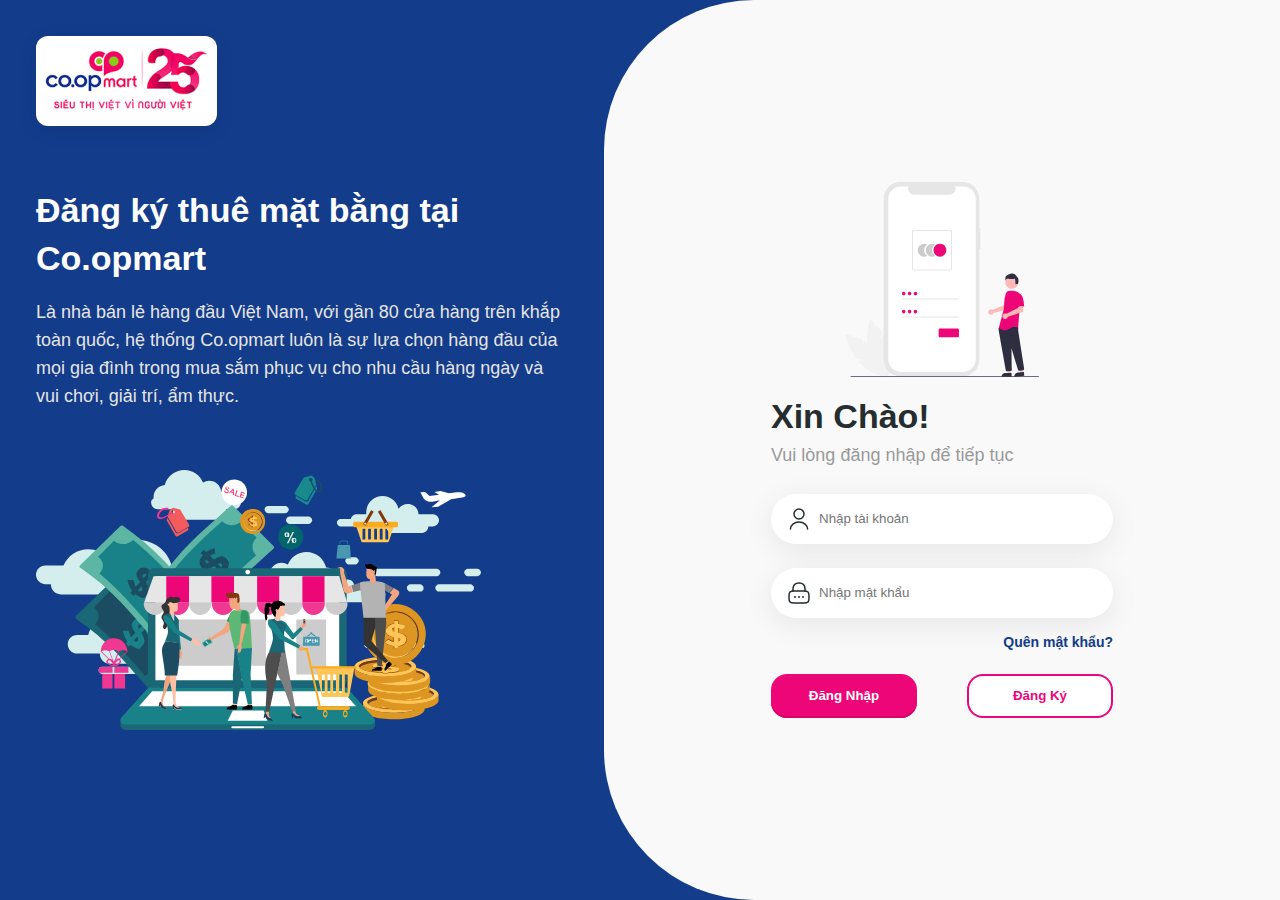
==== index.html @ 9deac810 "Create index.html" ====
<!DOCTYPE html>
<html lang="en">
<head>
    <meta charset="UTF-8">
    <meta http-equiv="X-UA-Compatible" content="IE=edge">
    <meta name="viewport" content="width=device-width, initial-scale=1.0">
    <title>Co.opmart - Đăng Ký Gian Hàng</title>
    <link rel="stylesheet" href="./assets/fonts/fontawesome-free-5.15.3-web/css/all.min.css">
    <link rel="stylesheet" href="./assets/css/base.css">
    <link rel="stylesheet" href="./assets/css/login.css">
</head>
<body>
    <div id="main">
        <!-- CONTAINER SECTION -->
        <div class="container__login-wrap">
            <div class="container__login-background">
                <div class="container__login-logo">
                    <img src="./assets/image/logo-coop.png" alt="" class="container__login-img">
                </div>
                <div class="container__login-introduce-wrap">
                    <h1 class="container__login-introduce-heading">Đăng ký thuê mặt bằng tại Co.opmart</h1>
                    <p class="container__login-introduce-content">
                        Là nhà bán lẻ hàng đầu Việt Nam, với gần 80 cửa hàng trên khắp toàn quốc, hệ thống Co.opmart luôn là sự lựa chọn hàng đầu của mọi gia đình trong mua sắm phục vụ cho nhu cầu hàng ngày và vui chơi, giải trí, ẩm thực.
                    </p>
                </div>
                <img src="./assets/image/banner-login.svg" alt="" class="container__banner-login">
            </div>

            <!-- Login Form Section -->
            <div class="container__login-form">
                <div class="container__login-form-wrap" id="login-form">
                    <div id="toast"></div>
                    <img src="./assets/image/image-form-login.svg" alt="" class="container__login-form-img">
                    <div class="container__login-form-body">
                        <h1 class="container__login-form-heading">
                            Xin Chào!
                        </h1>
                        <p class="container__login-form-desc">
                            Vui lòng đăng nhập để tiếp tục
                        </p>
                        <div class="container__login-input-wrap">
                            <div class="container__login-input-item">
                                <img src="./assets/image/user-icon.svg" alt="" class="container__login-input-icon">
                                <input type="text" placeholder="Nhập tài khoản" name="input" class="container__login-input">
                            </div>
                            <div class="container__login-input-item">
                                
                                <img src="./assets/image/lock-icon.svg" alt="" class="container__login-input-icon">
                                <input type="password" placeholder="Nhập mật khẩu" name="input" class="container__login-input">
                            </div>
                        </div>
                        
                        <a href="#"class="container__login-text">Quên mật khẩu?</a>
                        <div class="container__login-btn-wrap">
                            <button class="btn container__login-btn">Đăng Nhập</button>
                            <button class="btn btn-secondary container__login-btn" id="login-btn" >Đăng Ký</button>
                        </div>
                    </div>
                </div>
                <!--Reg Form Section-->
                <div class="container__login-form-wrap hidden" id="reg-form">
                    <img src="./assets/image/image-form-login.svg" alt="" class="container__login-form-img">
                    <form action="" method="post" id="form-1" class="container__login-form-body"  >
                        <p class="container__login-form-desc text-center">
                            Vui lòng nhập thông tin đăng ký
                        </p>
                        <div class="container__login-input-wrap">
                            <div class="container__login-input-item">
                                <input type="text" placeholder="Nhập họ và tên" name="fullname" id="fullname" class="container__login-input form-control">
                                <span class="form-message"></span>
                            </div>
                            <div class="container__login-input-item">
                                <input type="text" placeholder="Nhập tài khoản" name="user"  id="user" class="container__login-input form-control">
                                <span class="form-message"></span>
                            </div>
                            <div class="container__login-input-item">
                                <input type="email" placeholder="Nhập email" name="email" id="email" class="container__login-input form-control form-control">
                                <span class="form-message"></span>
                            </div>
                            <div class="container__login-input-item">
                                <input type="password" placeholder="Nhập mật khẩu" name="password" id="password" class="container__login-input form-control">
                                <span class="form-message"></span>
                            </div>
                            <div class="container__login-input-item">
                                <input type="password" placeholder="Nhập lại mật khẩu" id="password_confirmation"  name="password_confirmation" class="container__login-input form-control">
                                <span class="form-message"></span>
                            </div>
                        </div>
                        <a href="#"class="container__login-text">Đã có tài khoản</a>
                        <div class="container__reg-btn-wrap">
                            <button onclick="showSuccessToast()" class="btn btn--success container__reg-btn" id="reg-btn">Đăng Ký</button>
                        </div>
                    </form>
                </div>
   
            </div>
        </div>
    </div>


<script src="./assets/js/validation.js"></script>
<script src="./assets/js/app.js"></script>
  <!-- Validator  -->
<script>
    Validator({
        form: '#form-1',
        formGroupSelector: '.container__login-input-item',
        errorSelector: '.form-message',
        rules: [
            Validator.isRequired('#fullname', 'Vui lòng nhập tên đầy đủ của bạn'),
            Validator.minLength('#fullname', 6),
            Validator.isRequired('#user', 'Vùi lòng nhập tài khoản của bạn'),
            Validator.minLength('#user', 5),
            Validator.isRequired('#email', 'Vui lòng nhập email của bạn'),
            Validator.isEmail('#email'),
            Validator.isRequired('#password', 'Vui lòng nhập mật khẩu của bạn'),
            Validator.minLength('#password', 5),
            Validator.isRequired('#password_confirmation','Vui lòng nhập mật khẩu của bạn'),
            Validator.isComfirmed('#password_confirmation', function() {
                return document.querySelector('#form-1 #password').value
            }, 'Mật khẩu nhập lại không chính xác')
        ],
        onSubmit: function(data) {
            // Call Api
            console.log(data)
        }
    });
</script>
<script>
    function showSuccessToast() {
        toast({
            title: "Thành công!",
            message: "Đăng ký tài khoản thành công. Hãy đăng nhập tại đây",
            type: "success",
            duration: 2000
        });
    }
</script>
</body>
</html>
---- assets/css/base.css ----
:root{
    --primary-background: #133C8B;
    --primary-color: #ED0677;
}


*{
    padding: 0;
    margin: 0;
    box-sizing: border-box;
}

html{
    font-family:'SF Pro Display', sans-serif;
    src:local('☺︎'), url("http://www.apple.com/wss/fonts/SF-Pro-Display/v1/sf-pro-display_ultralight.woff") format("woff"), url("http://www.apple.com/wss/fonts/SF-Pro-Display/v1/sf-pro-display_ultralight.ttf") format("truetype");
    font-size: 62.5%;
    line-height: 1.6rem;
    box-sizing: border-box;
    scroll-behavior: smooth;
}

ul {
    list-style: none;
}

a{
    text-decoration: none;
}

.container__login-form-wrap.hidden {
    display: none;
}

.btn{
    display: flex;
    flex-direction: column;
    background-color: var(--primary-color);
    font-weight: 600;
    border-radius: 16px;
    width: 146px;
    height: 44px;
    border: none;
    color: #fff;
    box-shadow: inset 0px -2px 0px #D50269;
    cursor: pointer;
    user-select: none;
    transition: ease .2s;
    -webkit-transition: ease .2s;
    -moz-transition: ease .2s;
    -ms-transition: ease .2s;
    -o-transition: ease .2s;
}


.btn:hover{
    opacity: .8;
}

.btn.btn-secondary:focus,
.btn:focus{
    background:  linear-gradient(0deg, rgba(0, 0, 0, 0.2), rgba(0, 0, 0, 0.2)), #ED0677;
    color: #ffff;
}


.btn.btn-secondary {
    border: 2px solid #ED0677;
    font-weight: 600;
    background-color: #ffff;
    color: var(--primary-color);
    box-shadow: none;
    transition: ease .2s;
    -webkit-transition: ease .2s;
    -moz-transition: ease .2s;
    -ms-transition: ease .2s;
    -o-transition: ease .2s;
}
.btn.btn-secondary:hover{
    background-color: var(--primary-color);
    opacity: .8;
    color: #ffff;

}

.text-center{
    text-align: center;
}

@keyframes fadeIn {
    from{
        opacity: 0;
    }
    to{
        opacity: 1;
    }
}
---- assets/css/login.css ----
.container__login-wrap{
  display: flex;
  justify-content: space-between;
  width: 100%;
  height: 100vh;
  max-height: 100vh;
  overflow: hidden;
  background: var(--primary-background);
}

.container__login-background{
  padding: 36px;
}

.container__login-logo{
  background-color: #ffff;
  display: inline-block;
  box-shadow: 0px 4.79924px 20.5682px rgba(0, 0, 0, 0.08);
  border-radius: 12px;
  -webkit-border-radius: 12px;
  -moz-border-radius: 12px;
  -ms-border-radius: 12px;
  -o-border-radius: 12px;
}

.container__login-img{
  width: 164.55px;
  height: 68.56px;
  margin: 8.23px;
}

.container__login-introduce-wrap{
  width: 532px;
  margin-top: 60px;
  margin-bottom: 60px;
}

.container__login-introduce-heading{
  font-size: 3.4rem;
  line-height:4.8rem;
  color: #ffff;
}

.container__login-introduce-content{
  margin-top: 16px;
  font-size: 1.8rem;
  line-height: 2.8rem;
  color: #E5E5E5;
}

.container__banner-login{
  height: 260px;
}


.container__login-form{
  width: 748px;
  height: 100%;
  right: 0;
  top: 0px;
  background: #F9F9F9;
  border-radius: 150px 0px 0px 150px;
  display: flex;
  justify-content: center;
  align-items: center;
  flex-direction: column;
  animation: sideIn linear .5s;
  -webkit-animation: sideIn linear .5s;
}

@keyframes sideIn {
  from{
    transform: translateX(100%);
    opacity: 0;
    -webkit-transform: translateX(100%);
    -moz-transform: translateX(100%);
    -ms-transform: translateX(100%);
    -o-transform: translateX(100%);
}
  to{
    transform: translateX(0);
    opacity: 1;
    -webkit-transform: translateX(0);
    -moz-transform: translateX(0);
    -ms-transform: translateX(0);
    -o-transform: translateX(0);
}
}

.container__login-form-wrap{
  display: flex;
  flex-direction: column;
}


#login-form,
#reg-form{
  animation: fadeIn linear 4s;
  -webkit-animation: fadeIn linear .4s;
}

#login-form.active,
#reg-form.active{
  display: flex;

}


#reg-form.hidden,
#login-form.hiiden{
  display: none;
}

.container__login-form-img{
  margin-bottom: 16px;
  align-self: center;
}

.container__login-form-body{
  display: flex;
  flex-direction: column;
}

.container__login-form-heading{
  font-size: 3.4rem;
  line-height: 1.41;
  font-weight: 900;
  letter-spacing: normal;
  color: #252d2e;
  text-align: left;
}

.container__login-form-desc{
  color: #999;
  line-height: 1.56;
  font-size: 18px;
  font-weight: normal;
}

.container__login-input-wrap{
  margin-top: 24px;
}

.container__login-input-item{
  width: 100%;
  background: #FFFFFF;
  height: 50px;
  padding: 13px 16px;
  box-shadow: 0px 7px 30px rgba(0, 0, 0, 0.08);
  border-radius: 30px;
  display: flex;
}   

.container__login-input-item{
  margin-bottom: 24px;
  min-width: 342px;
  max-width: 100%;
  position: relative;
}

.container__login-input-item:last-child{
  margin-bottom: 0;
}

.container__login-input{
  border: none;
  width: 100%;
  outline: none;
  margin-left: 8px;
}

.container__login-text{
  margin-top: 16px;
  font-size: 1.4rem;
  align-self: flex-end;
  color: var(--primary-background);
  font-weight: bold;
}


.container__login-btn-wrap{
  margin-top: 24px;
  display: flex;
  justify-content: space-between;
}

.container__reg-btn-wrap{
  margin-top: 20px;
  display: flex;
  justify-content: center;

}

.container__reg-btn,
.container__login-btn{
  display: flex;
  justify-content: center;
  align-items: center;
}

.container__reg-form-wrap{
  display: none;
}



/* NOTIFI REG FINISH*/


/* ======= Toast message ======== */

#toast {
  position: fixed;
  top: 32px;
  right: 32px;
  z-index: 999999;
}

.toast {
  display: flex;
  align-items: center;
  background-color: #fff;
  border-radius: 2px;
  padding: 20px 0;
  min-width: 400px;
  max-width: 450px;
  border-left: 4px solid;
  box-shadow: 0 5px 8px rgba(0, 0, 0, 0.08);
  transition: all linear 0.3s;
  border-radius: 16px;
  -webkit-border-radius: 16px;
  -moz-border-radius: 16px;
  -ms-border-radius: 16px;
  -o-border-radius: 16px;
}


@keyframes slideInLeft {
  from {
    opacity: 0;
    transform: translateX(calc(100% + 32px));
  }
  to {
    opacity: 1;
    transform: translateX(0);
  }
}

@keyframes fadeOut {
  to {
    opacity: 0;
  }
}

.toast--success {
  border-color: #47d864;
}

.toast--success .toast__icon {
  color: #47d864;
}



.toast + .toast {
  margin-top: 24px;
}

.toast__icon {
  font-size: 24px;
}

.toast__icon,
.toast__close {
  padding: 0 16px;
}

.toast__body {
  flex-grow: 1;
}

.toast__title {
  font-size: 16px;
  font-weight: 600;
  color: #333;
}

.toast__msg {
  font-size: 14px;
  color: #888;
  margin-top: 6px;
  line-height: 1.5;
}

.toast__close {
  font-size: 20px;
  color: rgba(0, 0, 0, 0.3);
  cursor: pointer;
}


/*  */



.container__login-input-item.invalid .form-message {
  color: #f33a58;
  position: absolute;
  top: 105%;
}





/* Responsive */
/* Mobile & tablet: width <1024px */
@media only screen and (max-width: 63.9375em){

}

/* Tablet: width >= 740px and width < 1024px */
@media only screen and (min-width: 46.25em) and (max-width: 63.9375em) {
  
  .container__login-introduce-wrap{
    width: 300px;
    /* margin-top: 96px;
    margin-bottom: 72px; */
  }

  .container__login-background{
    padding: 24px;
  }
  .container__login-form{
    width: 426px;
  }

  .container__login-form-img{
    height: 180px;
  }

  .container__login-introduce-heading,
  .container__login-form-heading{
    font-size: 3rem;
  }

  .container__login-introduce-content,
  .container__login-form-desc{
    font-size: 1.6rem;
  }

  .container__banner-login{
    height: 258px;
    width: 303px;
  }

  .container__login-text{
    font-size: 1.2rem;
  }

}

/* Mobie: width < 740px */
@media only screen and (max-width: 46.1875em) {
  .container__login-background{
    display: flex;
    flex-direction: column;
    padding: 20px;
  }
  .container__login-wrap{
    flex-direction: column;
    overflow: auto;
  }
  .container__login-introduce-wrap{
    width: 100%;
    margin-bottom: 6px;
  }

  .container__login-logo{
    width: 81px;
    height: 38.05px;
    display: flex;
    align-self: flex-end;
  }
  .container__login-img{
    width: 73.64px;
    height: 30.68px;
    text-align: right;
    margin: auto;
  }

.container__login-introduce-wrap{
    margin-top: 0;
  }

.container__login-introduce-heading{
    font-size: 2rem;
    line-height: 2.8rem;
    width: 235px;
  }

  .container__login-introduce-content{
    font-size: 1.4rem;
  }

  .container__banner-login{
    display: none;
  }

  .container__login-form{
    width: 100%;
    padding-bottom: 72px;
    border-radius: 30px 30px 0px 0px;
    animation:sideUp linear .5s;
    -webkit-border-radius: 30px 30px 0px 0px;
    -moz-border-radius: 30px 30px 0px 0px;
    -ms-border-radius: 30px 30px 0px 0px;
    -o-border-radius: 30px 30px 0px 0px;
    -webkit-animation:sideUp linear .5s;
}

  @keyframes sideUp {
    from{
      transform: translateY(100%);
      opacity: 0;
      -webkit-transform: translateY(100%);
      -moz-transform: translateY(100%);
      -ms-transform: translateY(100%);
      -o-transform: translateY(100%);
  }
    to{
      transform: translateY(0);
      opacity: 1;
      -webkit-transform: translateY(0);
      -moz-transform: translateY(0);
      -ms-transform: translateY(0);
      -o-transform: translateY(0);
    }
  }
  .container__login-form-wrap{
    margin-top: 30px;
  }
  .container__login-form-heading{
    font-size: 2.6rem;
  }

  .container__login-form-desc{
    font-size: 1.6rem;
    line-height: 2rem;
  }

  #toast {
    right: 0px;
  }

}

/* PC Low */
@media (min-width: 1024px) and (max-width: 1239px) { 
  .container__login-background{
    padding-right: 24px;
  }

  /* .container__login-introduce-wrap{
    margin-top: 96px;
    margin-bottom: 72px;
  } */
  .container__banner-login{
  }
}

/* PC: width >= 1024px */
@media only screen and (min-width: 64em) {

}
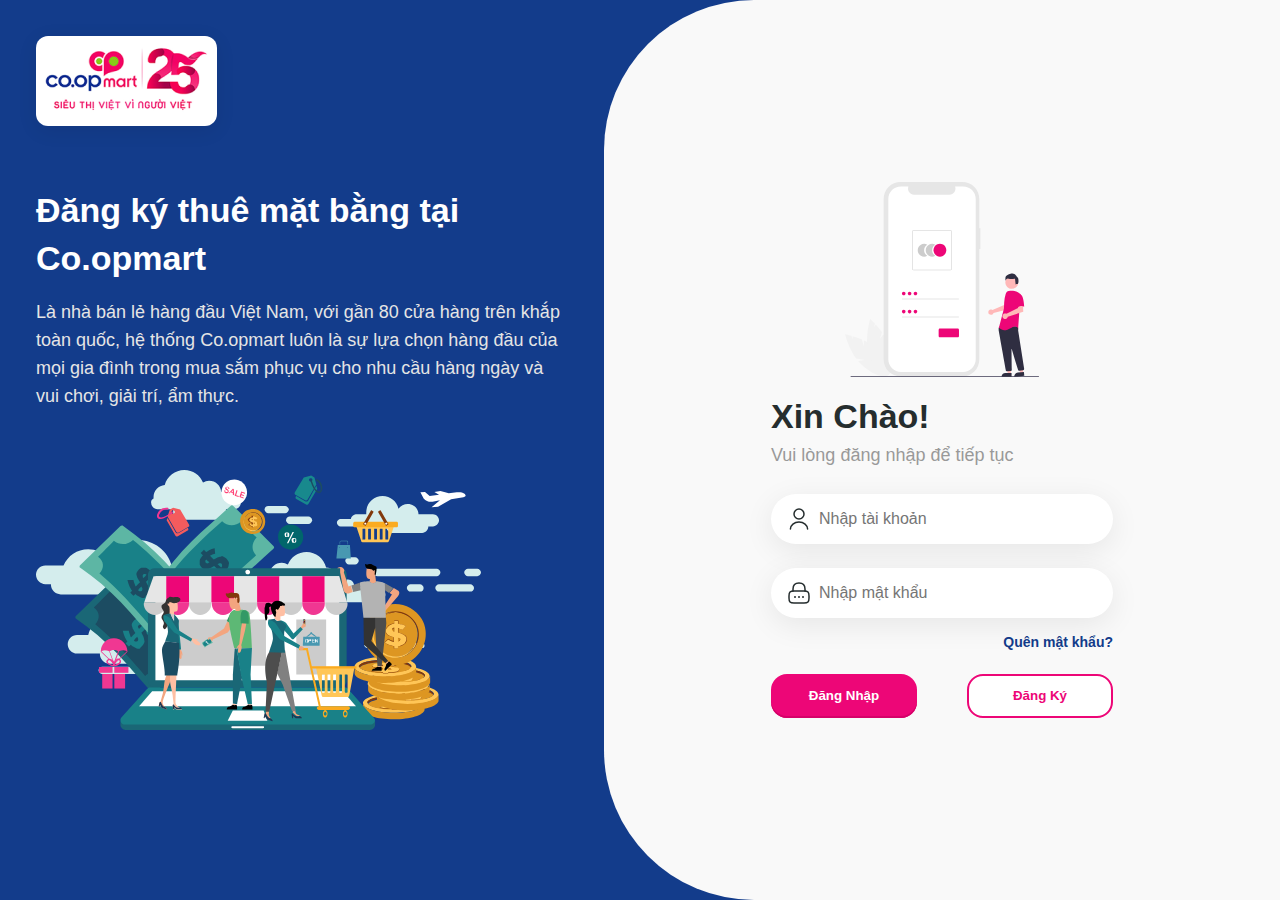
==== commit f91bf88f: "Update index.html" ====
--- a/index.html
+++ b/index.html
@@ -52,7 +52,11 @@
                         
                         <a href="#"class="container__login-text">Quên mật khẩu?</a>
                         <div class="container__login-btn-wrap">
-                            <button class="btn container__login-btn">Đăng Nhập</button>
+                            <a href="./dangkyhoso.html">
+                                <button class="btn container__login-btn">
+                                    Đăng Nhập
+                                </button>
+                            </a>
                             <button class="btn btn-secondary container__login-btn" id="login-btn" >Đăng Ký</button>
                         </div>
                     </div>
@@ -99,6 +103,7 @@
 
 
 <script src="./assets/js/validation.js"></script>
+<script src="./assets/js/toast.js"></script>
 <script src="./assets/js/app.js"></script>
   <!-- Validator  -->
 <script>
--- a/assets/css/base.css
+++ b/assets/css/base.css
@@ -1,6 +1,7 @@
 :root{
     --primary-background: #133C8B;
     --primary-color: #ED0677;
+    --text-color: #252D2E;
 }
 
 
@@ -19,7 +20,11 @@
     scroll-behavior: smooth;
 }
 
-ul {
+#main{
+    overflow: hidden;
+}
+
+ul{
     list-style: none;
 }
 
@@ -51,6 +56,12 @@
     -o-transition: ease .2s;
 }
 
+.grid{
+    width: 1200px;
+    max-width: 100%;
+    margin: 0 auto;
+}
+
 
 .btn:hover{
     opacity: .8;
@@ -85,7 +96,7 @@
 .text-center{
     text-align: center;
 }
-
+/* Keyframes */
 @keyframes fadeIn {
     from{
         opacity: 0;
@@ -93,4 +104,400 @@
     to{
         opacity: 1;
     }
-}+}
+@keyframes sideIn {
+    from{
+      transform: translateX(100%);
+      opacity: 0;
+      -webkit-transform: translateX(100%);
+      -moz-transform: translateX(100%);
+      -ms-transform: translateX(100%);
+      -o-transform: translateX(100%);
+  }
+    to{
+      transform: translateX(0);
+      opacity: 1;
+      -webkit-transform: translateX(0);
+      -moz-transform: translateX(0);
+      -ms-transform: translateX(0);
+      -o-transform: translateX(0);
+  }
+  }
+
+input[type="color"],
+input[type="date"],
+input[type="datetime"],
+input[type="datetime-local"],
+input[type="email"],
+input[type="month"],
+input[type="number"],
+input[type="password"],
+input[type="search"],
+input[type="tel"],
+input[type="text"],
+input[type="time"],
+input[type="url"],
+input[type="week"],
+select:focus,
+textarea {
+  font-size: 16px;
+}
+
+
+.container__header-list-option.hidden {
+    display: none !important;
+}
+
+.container__header-list-option.active {
+    display: flex!;
+}
+
+.hidden {
+    display: none;
+}
+
+/* Navbar Menu */
+
+.header{
+    height: 85px;
+    width: 100%;
+    max-width: 100%;
+    background-color: var(--primary-background);
+    display: flex;
+    align-items: center;
+}
+
+#navbar{
+    display: flex;
+    justify-content: space-between;
+    align-items: center;
+}
+
+.navbar__logo {
+    display: flex;
+    width: 129px;
+    height: 60.59px;
+    background: #FFFFFF;
+    box-shadow: 0px 3.42045px 14.6591px rgba(0, 0, 0, 0.08);
+    border-radius: 8px;
+    user-select: none;
+
+    -webkit-border-radius: 8px;
+    -moz-border-radius: 8px;
+    -ms-border-radius: 8px;
+    -o-border-radius: 8px;
+}
+
+.navbar__logo a {
+    margin: auto;
+    
+}
+
+.navbar__logo-img {
+    width: 117.27px;
+    height: 48.86px;
+}
+.navbar__menu-list {
+    display: flex;
+    gap: 32px;
+
+}
+.navbar__menu-item {
+    list-style: none;
+    position: relative;
+    display: flex;
+    cursor: pointer;
+}
+
+
+.navbar__menu-item :hover {
+    color: #f46bad;
+    transition: ease .2s;
+    -webkit-transition: ease .2s;
+    -moz-transition: ease .2s;
+    -ms-transition: ease .2s;
+    -o-transition: ease .2s;
+}
+
+
+.navbar__menu-link--actived {
+    color: var(--primary-color) !important; 
+    font-weight: 600;
+
+}
+.navbar__menu-link {
+    line-height: 85px;
+    color: #ffff;
+    font-size: 1.6rem;
+    text-transform: capitalize;
+}
+
+.navbar__menu-item-icon{
+    line-height: 84.59px;
+    width: 24px;
+    height: 25px;
+    align-self: center;
+    stroke: #ffff;
+}
+
+.navbar__menu-item-icon:hover{ 
+    stroke: #f46bad;
+    transition: ease .2s;
+    -webkit-transition: ease .2s;
+    -moz-transition: ease .2s;
+    -ms-transition: ease .2s;
+    -o-transition: ease .2s;
+}
+
+.navbar__sub-menu-list{
+    position: absolute;
+    display: none;
+    top: 80%;
+    right: 0;
+    min-width: 140px;
+    background-color: #ffff;
+    padding: 16px;
+    box-shadow: 0px 7px 30px rgb(0 0 0 / 8%);
+    border-radius: 16px;
+    z-index: 1;
+    animation: fadeIn linear .2s;
+    -webkit-animation: fadeIn linear .2s;
+}
+
+.navbar__sub-menu-list.active {
+    display: block;
+}
+
+.navbar__sub-menu-item{
+    text-align: right;
+}
+
+.navbar__sub-menu-link{
+    font-size: 1.4rem;
+    color: var(--text-color);
+    display: flex;
+    padding: 2px 0;
+    align-items: center;
+    justify-content: flex-end;  
+}
+
+.navbar__sub-menu-link img {
+    margin-left: 4px;
+}
+
+.navbar__sub-menu-icon{
+    margin-left: 8px;
+}
+
+/* Navbar Mobile */
+#navbar__mobile{
+    display: none;
+    align-items: center;
+    justify-content: space-between;
+    padding: 0 20px;
+    align-self: center;
+    position: relative;
+}
+
+.navbar__mobile-logo{
+    width: 51.5px;
+    height:24.19px;
+    display: flex;
+    background-color: #fff;
+    justify-content: center;
+    align-items: center;
+    box-shadow: 0px 1.36553px 5.85227px rgba(0, 0, 0, 0.08);
+    border-radius: 4px;
+    -webkit-border-radius: 4px;
+    -moz-border-radius: 4px;
+    -ms-border-radius: 4px;
+    -o-border-radius: 4px;
+}
+
+.navbar__mobile-logo-img{
+    width: 46.82px;
+    height: 19.51px;
+    margin: auto;
+}
+
+.navbar__mobile-heading{
+    font-size: 1.6rem;
+    color: #ffff;
+    font-weight: 500;
+}
+
+.navbar__mobile-menu-icon{
+
+}
+
+.navbar__mobile-sub-menu-list{
+    display: none;
+    position: absolute;
+    min-width: 196px;
+    right: 0;
+    top: 135%;
+    background-color: #ffff;
+    z-index: 3;
+    border-radius: 12px 0px 0px 12px;
+    padding: 12px;
+    animation: sideIn linear .3s;
+    -webkit-animation: sideIn linear .3s;
+}
+
+.navbar__mobile-sub-menu-item {
+    margin-bottom: 8px;
+    padding: 4px 8px;
+}
+
+.overlay2,
+.overlay1,
+.overlay{
+    display: none;
+    position: fixed;
+    top: 0;
+    left: 0;
+    right: 0;
+    bottom: 0;
+    background-color: rgba(0, 0, 0, .3);
+    animation: fadeIn linear .3s;
+    z-index: 2;
+}
+
+.header_navbar-bar-input:checked ~ .overlay{
+    display: block;
+}
+.header_navbar-bar-input:checked ~ .navbar__mobile-sub-menu-list{
+    display: block;
+}
+
+
+/* NOTIFI REG FINISH*/
+
+
+/* ======= Toast message ======== */
+
+#toast {
+    position: fixed;
+    top: 32px;
+    right: 32px;
+    z-index: 999999;
+  }
+  
+  .toast {
+    display: flex;
+    align-items: center;
+    background-color: #fff;
+    border-radius: 2px;
+    padding: 20px 0;
+    min-width: 400px;
+    max-width: 450px;
+    border-left: 4px solid;
+    box-shadow: 0 5px 8px rgba(0, 0, 0, 0.08);
+    transition: all linear 0.3s;
+    border-radius: 16px;
+    -webkit-border-radius: 16px;
+    -moz-border-radius: 16px;
+    -ms-border-radius: 16px;
+    -o-border-radius: 16px;
+  }
+  
+  
+  @keyframes slideInLeft {
+    from {
+      opacity: 0;
+      transform: translateX(calc(100% + 32px));
+    }
+    to {
+      opacity: 1;
+      transform: translateX(0);
+    }
+  }
+  
+  @keyframes fadeOut {
+    to {
+      opacity: 0;
+    }
+  }
+  
+  .toast--success {
+    border-color: #47d864;
+  }
+  
+  .toast--success .toast__icon {
+    color: #47d864;
+  }
+  
+  
+  
+  .toast + .toast {
+    margin-top: 24px;
+  }
+  
+  .toast__icon {
+    font-size: 24px;
+  }
+  
+  .toast__icon,
+  .toast__close {
+    padding: 0 16px;
+  }
+  
+  .toast__body {
+    flex-grow: 1;
+  }
+  
+  .toast__title {
+    font-size: 16px;
+    font-weight: 600;
+    color: #333;
+  }
+  
+  .toast__msg {
+    font-size: 14px;
+    color: #888;
+    margin-top: 6px;
+    line-height: 1.5;
+  }
+  
+  .toast__close {
+    font-size: 20px;
+    color: rgba(0, 0, 0, 0.3);
+    cursor: pointer;
+  }
+  
+  
+  /*  */
+
+
+  /* Mobile & tablet: width <1024px */
+@media only screen and (max-width: 63.9375em){
+
+    #navbar{
+        display: none;
+    }
+
+    #navbar__mobile{
+        display: flex;
+    }
+}
+
+/* Tablet: width >= 740px and width < 1024px */
+@media only screen and (min-width: 46.25em) and (max-width: 63.9375em) {
+
+}
+
+/* Mobie: width < 740px */
+@media only screen and (max-width: 46.1875em) {
+
+}
+
+/* PC Low */
+@media (min-width: 1024px) and (max-width: 1239px) { 
+
+}
+
+/* PC: width >= 1024px */
+@media only screen and (min-width: 64em) {
+
+}
+
--- a/assets/css/login.css
+++ b/assets/css/login.css
@@ -3,9 +3,6 @@
   display: flex;
   justify-content: space-between;
   width: 100%;
-  height: 100vh;
-  max-height: 100vh;
-  overflow: hidden;
   background: var(--primary-background);
 }
 
@@ -69,24 +66,6 @@
   -webkit-animation: sideIn linear .5s;
 }
 
-@keyframes sideIn {
-  from{
-    transform: translateX(100%);
-    opacity: 0;
-    -webkit-transform: translateX(100%);
-    -moz-transform: translateX(100%);
-    -ms-transform: translateX(100%);
-    -o-transform: translateX(100%);
-}
-  to{
-    transform: translateX(0);
-    opacity: 1;
-    -webkit-transform: translateX(0);
-    -moz-transform: translateX(0);
-    -ms-transform: translateX(0);
-    -o-transform: translateX(0);
-}
-}
 
 .container__login-form-wrap{
   display: flex;
@@ -204,114 +183,11 @@
 }
 
 
-
-/* NOTIFI REG FINISH*/
-
-
-/* ======= Toast message ======== */
-
-#toast {
-  position: fixed;
-  top: 32px;
-  right: 32px;
-  z-index: 999999;
-}
-
-.toast {
-  display: flex;
-  align-items: center;
-  background-color: #fff;
-  border-radius: 2px;
-  padding: 20px 0;
-  min-width: 400px;
-  max-width: 450px;
-  border-left: 4px solid;
-  box-shadow: 0 5px 8px rgba(0, 0, 0, 0.08);
-  transition: all linear 0.3s;
-  border-radius: 16px;
-  -webkit-border-radius: 16px;
-  -moz-border-radius: 16px;
-  -ms-border-radius: 16px;
-  -o-border-radius: 16px;
-}
-
-
-@keyframes slideInLeft {
-  from {
-    opacity: 0;
-    transform: translateX(calc(100% + 32px));
-  }
-  to {
-    opacity: 1;
-    transform: translateX(0);
-  }
-}
-
-@keyframes fadeOut {
-  to {
-    opacity: 0;
-  }
-}
-
-.toast--success {
-  border-color: #47d864;
-}
-
-.toast--success .toast__icon {
-  color: #47d864;
-}
-
-
-
-.toast + .toast {
-  margin-top: 24px;
-}
-
-.toast__icon {
-  font-size: 24px;
-}
-
-.toast__icon,
-.toast__close {
-  padding: 0 16px;
-}
-
-.toast__body {
-  flex-grow: 1;
-}
-
-.toast__title {
-  font-size: 16px;
-  font-weight: 600;
-  color: #333;
-}
-
-.toast__msg {
-  font-size: 14px;
-  color: #888;
-  margin-top: 6px;
-  line-height: 1.5;
-}
-
-.toast__close {
-  font-size: 20px;
-  color: rgba(0, 0, 0, 0.3);
-  cursor: pointer;
-}
-
-
-/*  */
-
-
-
 .container__login-input-item.invalid .form-message {
   color: #f33a58;
   position: absolute;
   top: 105%;
 }
-
-
-
 
 
 /* Responsive */
@@ -369,8 +245,8 @@
     padding: 20px;
   }
   .container__login-wrap{
+    height: 100%;
     flex-direction: column;
-    overflow: auto;
   }
   .container__login-introduce-wrap{
     width: 100%;
@@ -451,7 +327,12 @@
   }
 
   #toast {
-    right: 0px;
+    right: 4px;
+  }
+
+  .toast{
+    min-width: 300px;
+    max-width: 350px;
   }
 
 }
@@ -472,6 +353,10 @@
 
 /* PC: width >= 1024px */
 @media only screen and (min-width: 64em) {
-
-}
-
+  .container__login-wrap{
+    height: 100vh;
+    max-height: 100vh;
+    overflow: hidden;
+  }
+}
+
